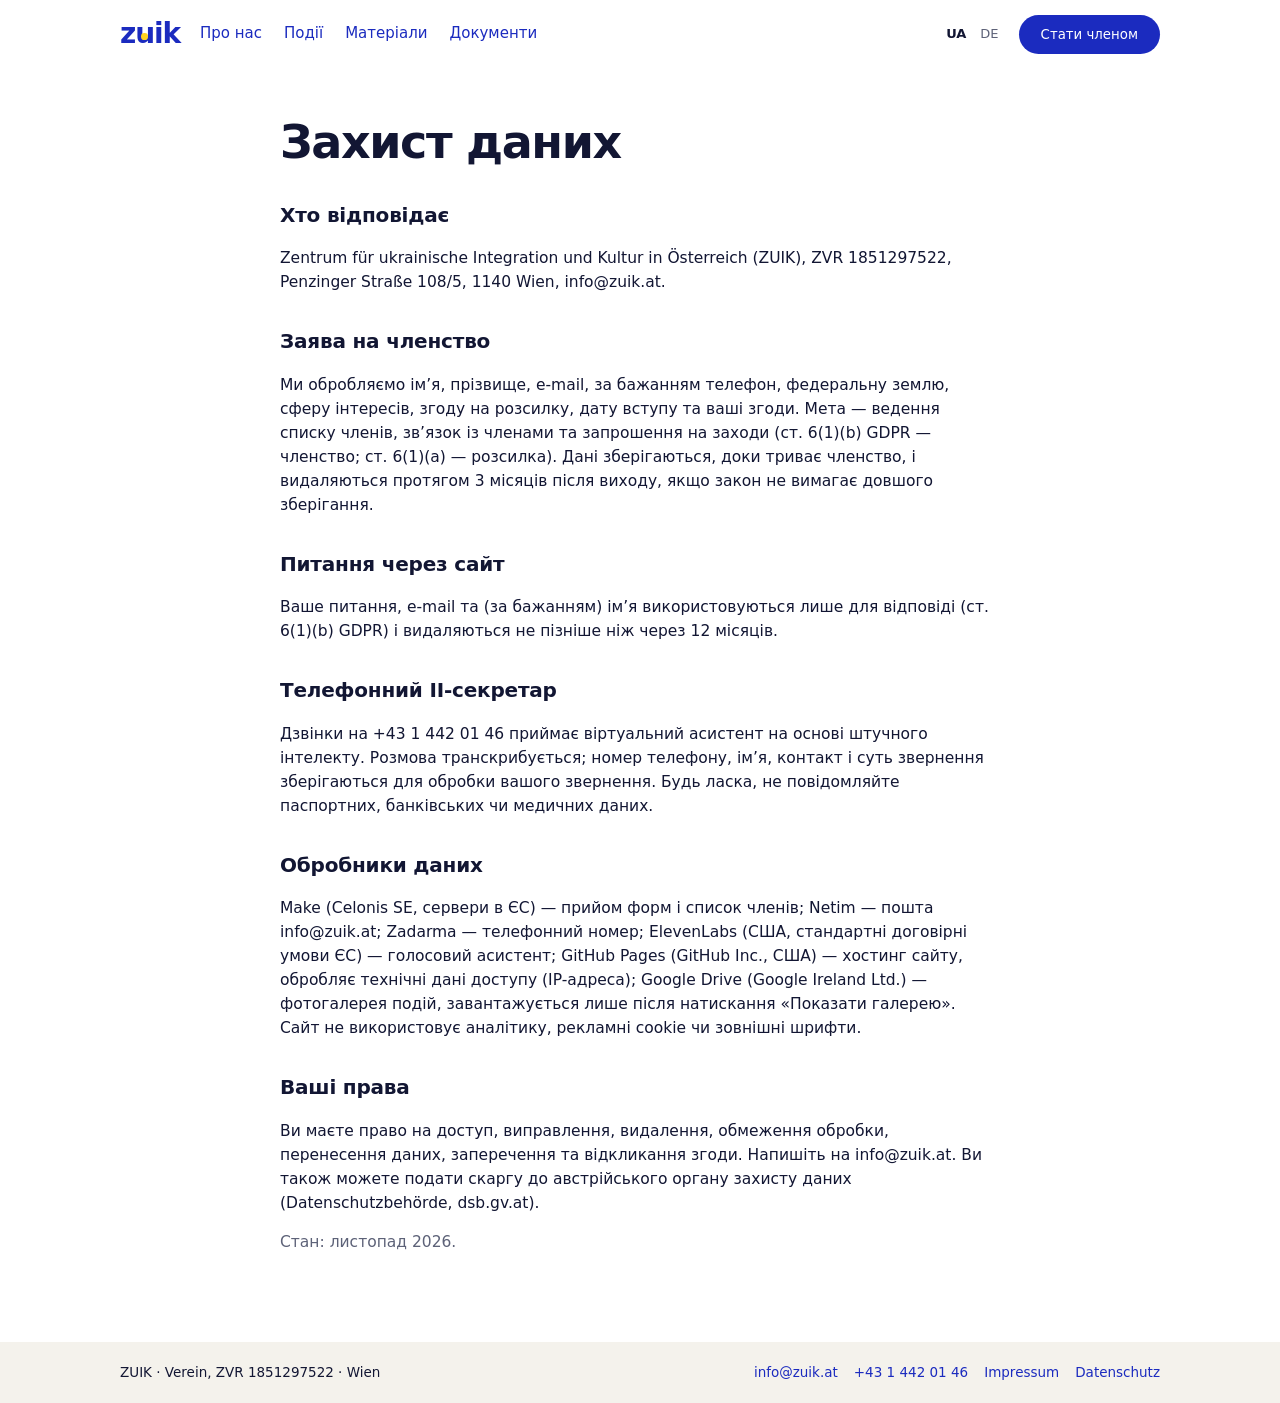
==== datenschutz.html @ e89e9c8a "New site: join panel, member counter, events gallery, about, materials" ====
<!doctype html>
<html lang="uk"><head><meta charset="utf-8"><meta name="viewport" content="width=device-width,initial-scale=1">
<title data-i="pageTitle_datenschutz.html">Захист даних — ZUIK</title><meta name="description" content="Datenschutzerklärung des Vereins ZUIK.">
<link rel="icon" href="/favicon.svg" type="image/svg+xml"><link rel="stylesheet" href="/style.css?v=20261125">
<script defer src="/i18n.js?v=20261125"></script><script defer src="/app.js?v=20261125"></script></head>
<body data-page="datenschutz.html"><a class="skip" href="#main" data-i="skip">До змісту</a>
<header class="top"><div class="wrap top-in">
<button class="menu-btn" type="button" aria-label="Menu" aria-expanded="false">☰</button>
<a class="logo" href="/" aria-label="ZUIK"><span aria-hidden="true">z<span class="u">u</span>ik</span><span class="sr">ZUIK</span></a><nav class="nav" aria-label="Navigation"><a href="/pro-nas.html" data-i="navAbout">Про нас</a><a href="/podii.html" data-i="navEvents">Події</a><a href="/materialy.html" data-i="navMaterials">Матеріали</a><a href="/pro-nas.html#dokumenty" data-i="navDocs">Документи</a></nav>
<div class="top-right"><div class="lang"><button type="button" data-lang="uk" aria-pressed="true">UA</button><button type="button" data-lang="de" aria-pressed="false">DE</button></div>
<button class="btn btn-blue" type="button" data-join data-i="joinBtn">Стати членом</button></div>
</div></header>
<main id="main">
<section class="page"><div class="wrap prose">
<h1 data-i="dsH">Захист даних</h1>
<h2 data-i="dsH1">Хто відповідає</h2><p data-i="dsH1t">Zentrum für ukrainische Integration und Kultur in Österreich (ZUIK), ZVR 1851297522, Penzinger Straße 108/5, 1140 Wien, info@zuik.at.</p><h2 data-i="dsH2">Заява на членство</h2><p data-i="dsH2t">Ми обробляємо ім’я, прізвище, e-mail, за бажанням телефон, федеральну землю, сферу інтересів, згоду на розсилку, дату вступу та ваші згоди. Мета — ведення списку членів, зв’язок із членами та запрошення на заходи (ст. 6(1)(b) GDPR — членство; ст. 6(1)(a) — розсилка). Дані зберігаються, доки триває членство, і видаляються протягом 3 місяців після виходу, якщо закон не вимагає довшого зберігання.</p><h2 data-i="dsH3">Питання через сайт</h2><p data-i="dsH3t">Ваше питання, e-mail та (за бажанням) ім’я використовуються лише для відповіді (ст. 6(1)(b) GDPR) і видаляються не пізніше ніж через 12 місяців.</p><h2 data-i="dsH4">Телефонний ІІ-секретар</h2><p data-i="dsH4t">Дзвінки на +43 1 442 01 46 приймає віртуальний асистент на основі штучного інтелекту. Розмова транскрибується; номер телефону, ім’я, контакт і суть звернення зберігаються для обробки вашого звернення. Будь ласка, не повідомляйте паспортних, банківських чи медичних даних.</p><h2 data-i="dsH5">Обробники даних</h2><p data-i="dsH5t">Make (Celonis SE, сервери в ЄС) — прийом форм і список членів; Netim — пошта info@zuik.at; Zadarma — телефонний номер; ElevenLabs (США, стандартні договірні умови ЄС) — голосовий асистент; GitHub Pages (GitHub Inc., США) — хостинг сайту, обробляє технічні дані доступу (IP-адреса); Google Drive (Google Ireland Ltd.) — фотогалерея подій, завантажується лише після натискання «Показати галерею». Сайт не використовує аналітику, рекламні cookie чи зовнішні шрифти.</p><h2 data-i="dsH6">Ваші права</h2><p data-i="dsH6t">Ви маєте право на доступ, виправлення, видалення, обмеження обробки, перенесення даних, заперечення та відкликання згоди. Напишіть на info@zuik.at. Ви також можете подати скаргу до австрійського органу захисту даних (Datenschutzbehörde, dsb.gv.at).</p>
<p data-i="dsDate" class="empty">Стан: листопад 2026.</p>
</div></section></main>
<footer class="foot"><div class="wrap foot-in"><span>ZUIK · Verein, ZVR 1851297522 · Wien</span>
<span class="foot-links"><a href="mailto:info@zuik.at">info@zuik.at</a><a href="tel:+4314420146">+43 1 442 01 46</a><a href="/impressum.html">Impressum</a><a href="/datenschutz.html">Datenschutz</a></span></div></footer><div class="scrim" data-close></div>
<aside class="drawer" id="join" role="dialog" aria-modal="true" aria-labelledby="joinTitle" hidden>
<div class="drawer-head"><span class="logo"><span aria-hidden="true">z<span class="u">u</span>ik</span><span class="sr">ZUIK</span></span><button class="close" type="button" data-close aria-label="Close">×</button></div>
<div id="joinForm">
<h2 data-i="joinTitle" id="joinTitle">Приєднатися до ZUIK</h2>
<p data-i="joinLead" class="lead">Членство безкоштовне. Після заявки ви одразу стаєте членом асоціації — підтвердження прийде на e-mail.</p>
<form id="joinF" novalidate>
<div class="row2"><label class="field"><span data-i="fFirst">Ім’я *</span><input class="input" name="first_name" autocomplete="given-name" maxlength="80" required></label>
<label class="field"><span data-i="fLast">Прізвище *</span><input class="input" name="last_name" autocomplete="family-name" maxlength="80" required></label></div>
<label class="field"><span data-i="fEmail">E-mail *</span><input class="input" type="email" name="email" autocomplete="email" maxlength="150" required></label>
<div class="row2"><label class="field"><span data-i="fPhone">Телефон (необов’язково)</span><input class="input" type="tel" name="phone" autocomplete="tel" maxlength="40"></label>
<label class="field"><span data-i="fLand">Земля</span><select class="input" name="land"><option>Wien</option><option>Niederösterreich</option><option>Oberösterreich</option><option>Steiermark</option><option>Tirol</option><option>Kärnten</option><option>Salzburg</option><option>Vorarlberg</option><option>Burgenland</option><option value="Ausland" data-i="landAbroad">Поза Австрією</option></select></label></div>
<label class="field"><span data-i="fInterest">Що вас найбільше цікавить</span><select class="input" name="interest"><option value="work" data-i="int_work">Робота та визнання диплома</option><option value="docs" data-i="int_docs">Документи та статус</option><option value="business" data-i="int_business">Бізнес і Gewerbe</option><option value="housing" data-i="int_housing">Житло</option><option value="education" data-i="int_education">Освіта та діти</option><option value="community" data-i="int_community">Культура та спільнота</option><option value="volunteer" data-i="int_volunteer">Хочу долучитися до команди</option></select></label>
<label class="hp" aria-hidden="true">Website<input name="website" tabindex="-1" autocomplete="off"></label>
<div class="checks">
<label class="check"><input type="checkbox" name="c_statute" required><span data-i="cStatute">Я ознайомився(-лась) зі <a href="/docs/statuten-zuik.pdf" target="_blank" rel="noopener">статутом</a> і хочу стати членом ZUIK *</span></label>
<label class="check"><input type="checkbox" name="c_privacy" required><span data-i="cPrivacy">Погоджуюсь з <a href="/datenschutz.html" target="_blank">обробкою персональних даних</a> (Datenschutz) *</span></label>
<label class="check"><input type="checkbox" name="newsletter"><span data-i="cNews">Хочу отримувати анонси подій і новини (раз на 1–2 тижні)</span></label>
</div>
<button class="btn btn-blue" type="submit" style="width:100%" data-i="joinSubmit">Вступити до асоціації</button>
<p class="status" role="status" id="joinStatus"></p>
<p data-i="joinFine" class="fine">* — обов’язково. Вийти з асоціації можна будь-коли одним листом на info@zuik.at.</p>
</form></div>
<div id="joinDone" class="done" hidden>
<div class="big" id="doneCount">✓</div>
<h2 data-i="doneTitle">Вітаємо в ZUIK!</h2>
<p data-i="doneText" class="lead">Вас прийнято до асоціації. Ми надіслали підтвердження на вашу пошту — якщо листа немає, перевірте «Спам».</p>
<p class="lead" id="doneAgain" hidden data-i="doneAgain">Ця адреса вже є в списку членів ZUIK — ви з нами!</p>
<button class="btn btn-line" type="button" data-close data-i="doneClose">Закрити</button>
</div>
</aside></body></html>
---- style.css ----
:root{--blue:#1b2bbf;--blue-d:#14209a;--yellow:#ffd21f;--ink:#121633;--muted:#5d6278;--line:#e6e4dd;--soft:#f4f2ec;--bg:#fff;--ok:#127a3e;--err:#b3261e;--r:16px;--wrap:1080px}
*{box-sizing:border-box}
html{scroll-behavior:smooth;-webkit-text-size-adjust:100%}
body{margin:0;background:var(--bg);color:var(--ink);font:16px/1.55 system-ui,-apple-system,"Segoe UI",Roboto,"Helvetica Neue",Arial,sans-serif}
a{color:var(--blue)}
img{max-width:100%}
.wrap{max-width:var(--wrap);margin:0 auto;padding:0 20px}
.skip{position:absolute;left:-999px}.skip:focus{left:12px;top:12px;background:#fff;padding:8px 12px;z-index:99}
/* header */
.top{position:sticky;top:0;z-index:20;background:rgba(255,255,255,.94);backdrop-filter:blur(8px);border-bottom:1px solid transparent}
.top.scrolled{border-bottom-color:var(--line)}
.top-in{display:flex;align-items:center;gap:20px;height:68px}
.logo{font-weight:800;font-size:28px;letter-spacing:-.04em;color:var(--blue);text-decoration:none;line-height:1}
.logo .u{position:relative;display:inline-block}
.logo .u::after{content:"";position:absolute;left:50%;top:46%;width:.24em;height:.24em;margin-left:-.12em;border-radius:50%;background:var(--yellow)}
.nav{display:flex;gap:22px;flex:1}
.nav a{text-decoration:none;color:var(--blue);font-size:15px}
.nav a[aria-current=page]{color:var(--ink);font-weight:600}
.top-right{display:flex;align-items:center;gap:14px}
.lang{display:flex;gap:2px;font-size:13px}
.lang button{border:0;background:none;padding:4px 6px;color:var(--muted);cursor:pointer;font:inherit}
.lang button[aria-pressed=true]{color:var(--ink);font-weight:700}
.btn{display:inline-flex;align-items:center;justify-content:center;gap:8px;border:0;border-radius:999px;padding:12px 22px;font:600 15px/1.2 inherit;font-family:inherit;cursor:pointer;text-decoration:none;transition:background .15s,transform .05s}
.btn:active{transform:translateY(1px)}
.btn-blue{background:var(--blue);color:#fff}.btn-blue:hover{background:var(--blue-d)}
.btn-yellow{background:var(--yellow);color:var(--ink)}
.btn-ghost{background:transparent;color:#fff;border:1.5px solid rgba(255,255,255,.6)}
.btn-white{background:#fff;color:var(--blue)}
.btn-line{background:#fff;color:var(--ink);border:1.5px solid var(--line)}
.btn[disabled]{opacity:.6;cursor:wait}
.menu-btn{display:none;border:0;background:none;font-size:26px;color:var(--blue);cursor:pointer;padding:4px}
/* home */
.home{min-height:calc(100vh - 68px - 64px);display:flex;flex-direction:column;align-items:center;justify-content:center;text-align:center;padding:48px 20px 56px}
.home .logo{font-size:clamp(64px,12vw,104px)}
.tagline{margin:14px 0 22px;color:#3b4060;font-size:17px}
.pill{display:inline-flex;align-items:center;gap:10px;background:var(--soft);border-radius:999px;padding:8px 16px;font-size:15px}
.pill::before{content:"";width:9px;height:9px;border-radius:50%;background:var(--yellow);flex:none}
.pill b{font-weight:800}
.ask{width:min(620px,100%);margin:30px auto 0;text-align:left}
.ask-box{display:flex;align-items:center;gap:8px;border:1.5px solid var(--line);border-radius:28px;padding:6px 6px 6px 18px;background:#fff;box-shadow:0 2px 10px rgba(20,30,90,.06)}
.ask-box:focus-within{border-color:var(--blue)}
.ask-box textarea{flex:1;border:0;outline:0;resize:none;font:inherit;font-size:16px;padding:9px 0;min-height:24px;max-height:180px;background:none}
.ask-extra{display:none;gap:8px;margin-top:10px}
.ask.open .ask-extra{display:flex}
.ask-extra input{flex:1;min-width:0}
.ask-note{font-size:13px;color:var(--muted);text-align:center;margin:12px 0 0}
.status{font-size:14px;margin:10px 0 0;text-align:center}
.status.ok{color:var(--ok)}.status.err{color:var(--err)}
.event-card{display:flex;align-items:center;gap:16px;width:min(620px,100%);margin:30px auto 0;background:var(--blue);color:#fff;border-radius:var(--r);padding:16px 18px;text-align:left}
.event-card .date{flex:none;width:58px;height:58px;border-radius:12px;background:var(--yellow);color:var(--ink);display:flex;flex-direction:column;align-items:center;justify-content:center;font-weight:800;font-size:22px;line-height:1}
.event-card .date small{font-size:11px;font-weight:700;text-transform:uppercase;margin-top:3px}
.event-card .kicker{font-size:11px;font-weight:800;letter-spacing:.06em;color:var(--yellow);text-transform:uppercase}
.event-card h3{margin:2px 0;font-size:17px}
.event-card p{margin:0;font-size:14px;opacity:.85}
.event-card .body{flex:1;min-width:0}
.event-card.quiet{background:var(--soft);color:var(--ink)}
.event-card.quiet .kicker{color:var(--blue)}
.more-link{display:inline-block;margin-top:16px;font-size:14px;text-decoration:none}
/* forms */
input,select,textarea{font:inherit;color:var(--ink)}
.field{display:block;margin-bottom:14px}
.field span{display:block;font-size:13px;font-weight:600;margin-bottom:6px}
.input{width:100%;border:1.5px solid var(--line);border-radius:12px;padding:11px 13px;background:#fff;font-size:16px}
.input:focus{outline:0;border-color:var(--blue)}
.row2{display:grid;grid-template-columns:1fr 1fr;gap:12px}
.checks{background:var(--soft);border-radius:14px;padding:12px 14px;margin:6px 0 16px}
.check{display:flex;gap:10px;align-items:flex-start;font-size:14px;line-height:1.4;padding:6px 0;cursor:pointer}
.check input{margin-top:2px;width:17px;height:17px;flex:none;accent-color:var(--blue)}
.hp{position:absolute!important;left:-5000px!important;width:1px;height:1px;overflow:hidden}
/* drawer */
.scrim{position:fixed;inset:0;background:rgba(18,22,51,.45);opacity:0;pointer-events:none;transition:opacity .2s;z-index:40}
.drawer{position:fixed;top:0;right:0;bottom:0;width:min(440px,100%);background:#fff;z-index:41;transform:translateX(100%);transition:transform .25s ease;overflow-y:auto;padding:22px 26px 32px;box-shadow:-10px 0 40px rgba(18,22,51,.15)}
body.drawer-open{overflow:hidden}
body.drawer-open .scrim{opacity:1;pointer-events:auto}
body.drawer-open .drawer{transform:none}
.drawer-head{display:flex;align-items:center;justify-content:space-between;margin-bottom:18px}
.close{width:40px;height:40px;border-radius:50%;border:1.5px solid var(--line);background:#fff;font-size:20px;cursor:pointer;color:var(--ink)}
.drawer h2{font-size:26px;margin:0 0 6px;letter-spacing:-.02em}
.drawer .lead{color:var(--muted);margin:0 0 20px;font-size:15px}
.drawer .fine{font-size:12.5px;color:var(--muted);margin-top:12px}
.done{text-align:center;padding:30px 0}
.done .big{font-size:56px;font-weight:800;color:var(--blue);line-height:1}
.done h2{margin-top:14px}
/* inner pages */
.page{padding:48px 0 72px}
.page h1{font-size:clamp(32px,5vw,46px);letter-spacing:-.03em;margin:0 0 12px;line-height:1.1}
.page .intro{font-size:18px;color:#3b4060;max-width:700px;margin:0 0 28px}
.page h2{font-size:24px;margin:44px 0 16px;letter-spacing:-.01em}
.stats{display:grid;grid-template-columns:repeat(4,1fr);gap:14px}
.stat{background:var(--soft);border-radius:var(--r);padding:18px}
.stat b{display:block;font-size:30px;line-height:1.1;letter-spacing:-.02em}
.stat span{font-size:14px;color:var(--muted)}
.goals{list-style:none;padding:0;margin:0;display:grid;grid-template-columns:repeat(2,1fr);gap:12px 28px}
.goals li{position:relative;padding-left:20px;font-size:15.5px}
.goals li::before{content:"";position:absolute;left:0;top:.55em;width:9px;height:9px;border-radius:50%;background:var(--yellow)}
.list{border-top:1px solid var(--line)}
.list-row{display:grid;grid-template-columns:120px 1fr auto;gap:16px;padding:14px 0;border-bottom:1px solid var(--line);align-items:baseline}
.list-row time{color:var(--muted);font-size:14px}
.list-row a{font-size:14px;white-space:nowrap}
.docs{display:grid;grid-template-columns:repeat(3,1fr);gap:12px}
.doc{display:flex;justify-content:space-between;gap:10px;align-items:center;border:1.5px solid var(--line);border-radius:14px;padding:16px;text-decoration:none;color:var(--blue);font-weight:600;font-size:15px}
.doc small{color:var(--muted);font-weight:400}
.doc:hover{border-color:var(--blue)}
.contact-band{margin-top:48px;background:var(--blue);color:#fff;border-radius:22px;padding:28px;display:grid;grid-template-columns:1.2fr 1fr;gap:24px;align-items:center}
.contact-band h2{color:#fff;margin:0 0 8px}
.contact-band p{margin:3px 0}
.contact-band a{color:#fff}
.contact-band .btns{display:grid;gap:10px}
.search{display:flex;align-items:center;gap:10px;border:1.5px solid var(--line);border-radius:999px;padding:12px 18px;max-width:520px;margin-bottom:18px}
.search input{border:0;outline:0;flex:1;font-size:16px;background:none}
.chips{display:flex;flex-wrap:wrap;gap:8px;margin-bottom:22px}
.chip{border:0;border-radius:999px;padding:8px 14px;background:var(--soft);cursor:pointer;font:inherit;font-size:14px;color:var(--ink)}
.chip[aria-pressed=true]{background:var(--ink);color:#fff}
.cards{display:grid;grid-template-columns:repeat(3,1fr);gap:14px}
.card{border:1.5px solid var(--line);border-radius:var(--r);padding:18px;display:flex;flex-direction:column}
.card .meta{display:flex;justify-content:space-between;font-size:12px;font-weight:700;letter-spacing:.04em;text-transform:uppercase;color:var(--blue)}
.card .meta span+span{color:var(--muted);font-weight:500;text-transform:none;letter-spacing:0}
.card h3{font-size:17px;margin:10px 0 6px;line-height:1.3}
.card p{margin:0 0 14px;font-size:14px;color:var(--muted);flex:1}
.card a{font-size:14px;font-weight:600;text-decoration:none}
.notice{background:var(--soft);border-radius:14px;padding:16px 18px;margin:22px 0;display:flex;justify-content:space-between;gap:16px;align-items:center;flex-wrap:wrap}
.prose{max-width:760px}
.prose h2{font-size:20px;margin:32px 0 8px}
.prose p,.prose li{font-size:15.5px}
.empty{color:var(--muted)}
/* footer */
.foot{background:var(--soft);font-size:13.5px}
.foot-in{display:flex;justify-content:space-between;gap:14px;flex-wrap:wrap;padding:20px 20px}
.foot a{text-decoration:none;margin-left:16px}
.foot a:first-child{margin-left:0}
.foot-links{display:flex;flex-wrap:wrap}
@media (max-width:860px){
 .nav{position:fixed;top:68px;left:0;right:0;background:#fff;flex-direction:column;gap:0;padding:8px 20px 16px;border-bottom:1px solid var(--line);display:none}
 .nav.open{display:flex}.nav a{padding:12px 0;font-size:17px}
 .menu-btn{display:block;order:-1}
 .top-in{gap:12px}.logo{flex:1}
 .top-right .btn{padding:10px 14px;font-size:14px}
 .stats{grid-template-columns:repeat(2,1fr)}
 .goals,.docs,.cards{grid-template-columns:1fr}
 .contact-band{grid-template-columns:1fr}
 .list-row{grid-template-columns:1fr;gap:4px}
}
@media (max-width:480px){.row2{grid-template-columns:1fr}.event-card{flex-wrap:wrap}.event-card .btn{width:100%}.foot a{margin:0 14px 0 0}}
.sr{position:absolute;width:1px;height:1px;overflow:hidden;clip:rect(0 0 0 0);white-space:nowrap}
.home .logo{flex:none;white-space:nowrap}
.gallery{margin-top:8px;border:1.5px dashed var(--line);border-radius:var(--r);min-height:180px;display:flex;align-items:center;justify-content:center;text-align:center;padding:20px;background:var(--soft)}
.gallery.loaded{padding:0;border-style:solid;background:#fff;display:block}
.gallery iframe{width:100%;height:560px;border:0;border-radius:var(--r);display:block}
.gal-ph .fine{font-size:12.5px;color:var(--muted);margin:10px 0 6px}
.gal-ph a{font-size:14px}
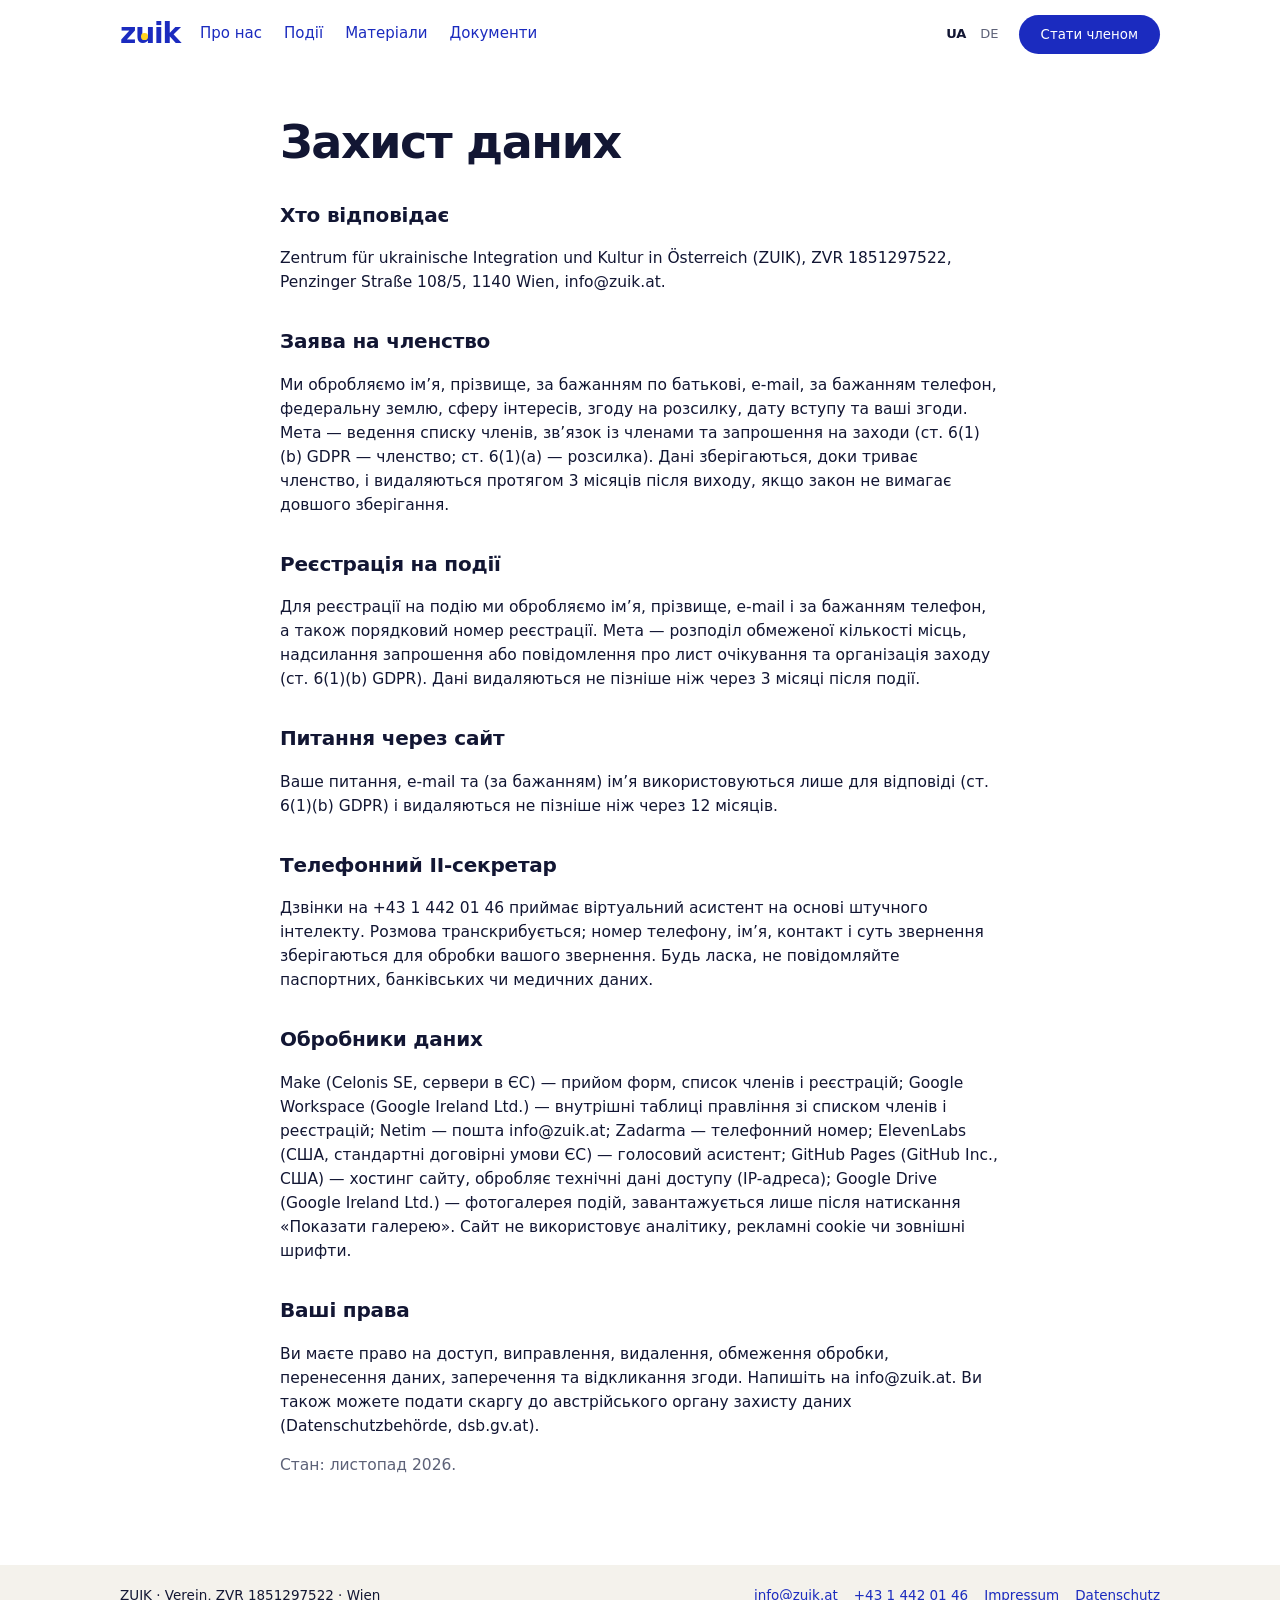
==== commit 99c748f0: "Event registration with 30-seat limit, patronymic field" ====
--- a/datenschutz.html
+++ b/datenschutz.html
@@ -1,8 +1,8 @@
 <!doctype html>
 <html lang="uk"><head><meta charset="utf-8"><meta name="viewport" content="width=device-width,initial-scale=1">
 <title data-i="pageTitle_datenschutz.html">Захист даних — ZUIK</title><meta name="description" content="Datenschutzerklärung des Vereins ZUIK.">
-<link rel="icon" href="/favicon.svg" type="image/svg+xml"><link rel="stylesheet" href="/style.css?v=20261125">
-<script defer src="/i18n.js?v=20261125"></script><script defer src="/app.js?v=20261125"></script></head>
+<link rel="icon" href="/favicon.svg" type="image/svg+xml"><link rel="stylesheet" href="/style.css?v=20261127">
+<script defer src="/i18n.js?v=20261127"></script><script defer src="/app.js?v=20261127"></script></head>
 <body data-page="datenschutz.html"><a class="skip" href="#main" data-i="skip">До змісту</a>
 <header class="top"><div class="wrap top-in">
 <button class="menu-btn" type="button" aria-label="Menu" aria-expanded="false">☰</button>
@@ -13,7 +13,7 @@
 <main id="main">
 <section class="page"><div class="wrap prose">
 <h1 data-i="dsH">Захист даних</h1>
-<h2 data-i="dsH1">Хто відповідає</h2><p data-i="dsH1t">Zentrum für ukrainische Integration und Kultur in Österreich (ZUIK), ZVR 1851297522, Penzinger Straße 108/5, 1140 Wien, info@zuik.at.</p><h2 data-i="dsH2">Заява на членство</h2><p data-i="dsH2t">Ми обробляємо ім’я, прізвище, e-mail, за бажанням телефон, федеральну землю, сферу інтересів, згоду на розсилку, дату вступу та ваші згоди. Мета — ведення списку членів, зв’язок із членами та запрошення на заходи (ст. 6(1)(b) GDPR — членство; ст. 6(1)(a) — розсилка). Дані зберігаються, доки триває членство, і видаляються протягом 3 місяців після виходу, якщо закон не вимагає довшого зберігання.</p><h2 data-i="dsH3">Питання через сайт</h2><p data-i="dsH3t">Ваше питання, e-mail та (за бажанням) ім’я використовуються лише для відповіді (ст. 6(1)(b) GDPR) і видаляються не пізніше ніж через 12 місяців.</p><h2 data-i="dsH4">Телефонний ІІ-секретар</h2><p data-i="dsH4t">Дзвінки на +43 1 442 01 46 приймає віртуальний асистент на основі штучного інтелекту. Розмова транскрибується; номер телефону, ім’я, контакт і суть звернення зберігаються для обробки вашого звернення. Будь ласка, не повідомляйте паспортних, банківських чи медичних даних.</p><h2 data-i="dsH5">Обробники даних</h2><p data-i="dsH5t">Make (Celonis SE, сервери в ЄС) — прийом форм і список членів; Netim — пошта info@zuik.at; Zadarma — телефонний номер; ElevenLabs (США, стандартні договірні умови ЄС) — голосовий асистент; GitHub Pages (GitHub Inc., США) — хостинг сайту, обробляє технічні дані доступу (IP-адреса); Google Drive (Google Ireland Ltd.) — фотогалерея подій, завантажується лише після натискання «Показати галерею». Сайт не використовує аналітику, рекламні cookie чи зовнішні шрифти.</p><h2 data-i="dsH6">Ваші права</h2><p data-i="dsH6t">Ви маєте право на доступ, виправлення, видалення, обмеження обробки, перенесення даних, заперечення та відкликання згоди. Напишіть на info@zuik.at. Ви також можете подати скаргу до австрійського органу захисту даних (Datenschutzbehörde, dsb.gv.at).</p>
+<h2 data-i="dsH1">Хто відповідає</h2><p data-i="dsH1t">Zentrum für ukrainische Integration und Kultur in Österreich (ZUIK), ZVR 1851297522, Penzinger Straße 108/5, 1140 Wien, info@zuik.at.</p><h2 data-i="dsH2">Заява на членство</h2><p data-i="dsH2t">Ми обробляємо ім’я, прізвище, за бажанням по батькові, e-mail, за бажанням телефон, федеральну землю, сферу інтересів, згоду на розсилку, дату вступу та ваші згоди. Мета — ведення списку членів, зв’язок із членами та запрошення на заходи (ст. 6(1)(b) GDPR — членство; ст. 6(1)(a) — розсилка). Дані зберігаються, доки триває членство, і видаляються протягом 3 місяців після виходу, якщо закон не вимагає довшого зберігання.</p><h2 data-i="dsH2e">Реєстрація на події</h2><p data-i="dsH2et">Для реєстрації на подію ми обробляємо ім’я, прізвище, e-mail і за бажанням телефон, а також порядковий номер реєстрації. Мета — розподіл обмеженої кількості місць, надсилання запрошення або повідомлення про лист очікування та організація заходу (ст. 6(1)(b) GDPR). Дані видаляються не пізніше ніж через 3 місяці після події.</p><h2 data-i="dsH3">Питання через сайт</h2><p data-i="dsH3t">Ваше питання, e-mail та (за бажанням) ім’я використовуються лише для відповіді (ст. 6(1)(b) GDPR) і видаляються не пізніше ніж через 12 місяців.</p><h2 data-i="dsH4">Телефонний ІІ-секретар</h2><p data-i="dsH4t">Дзвінки на +43 1 442 01 46 приймає віртуальний асистент на основі штучного інтелекту. Розмова транскрибується; номер телефону, ім’я, контакт і суть звернення зберігаються для обробки вашого звернення. Будь ласка, не повідомляйте паспортних, банківських чи медичних даних.</p><h2 data-i="dsH5">Обробники даних</h2><p data-i="dsH5t">Make (Celonis SE, сервери в ЄС) — прийом форм, список членів і реєстрацій; Google Workspace (Google Ireland Ltd.) — внутрішні таблиці правління зі списком членів і реєстрацій; Netim — пошта info@zuik.at; Zadarma — телефонний номер; ElevenLabs (США, стандартні договірні умови ЄС) — голосовий асистент; GitHub Pages (GitHub Inc., США) — хостинг сайту, обробляє технічні дані доступу (IP-адреса); Google Drive (Google Ireland Ltd.) — фотогалерея подій, завантажується лише після натискання «Показати галерею». Сайт не використовує аналітику, рекламні cookie чи зовнішні шрифти.</p><h2 data-i="dsH6">Ваші права</h2><p data-i="dsH6t">Ви маєте право на доступ, виправлення, видалення, обмеження обробки, перенесення даних, заперечення та відкликання згоди. Напишіть на info@zuik.at. Ви також можете подати скаргу до австрійського органу захисту даних (Datenschutzbehörde, dsb.gv.at).</p>
 <p data-i="dsDate" class="empty">Стан: листопад 2026.</p>
 </div></section></main>
 <footer class="foot"><div class="wrap foot-in"><span>ZUIK · Verein, ZVR 1851297522 · Wien</span>
@@ -26,13 +26,14 @@
 <form id="joinF" novalidate>
 <div class="row2"><label class="field"><span data-i="fFirst">Ім’я *</span><input class="input" name="first_name" autocomplete="given-name" maxlength="80" required></label>
 <label class="field"><span data-i="fLast">Прізвище *</span><input class="input" name="last_name" autocomplete="family-name" maxlength="80" required></label></div>
+<label class="field"><span data-i="fMiddle">По батькові (необов’язково)</span><input class="input" name="middle_name" autocomplete="additional-name" maxlength="80"></label>
 <label class="field"><span data-i="fEmail">E-mail *</span><input class="input" type="email" name="email" autocomplete="email" maxlength="150" required></label>
 <div class="row2"><label class="field"><span data-i="fPhone">Телефон (необов’язково)</span><input class="input" type="tel" name="phone" autocomplete="tel" maxlength="40"></label>
 <label class="field"><span data-i="fLand">Земля</span><select class="input" name="land"><option>Wien</option><option>Niederösterreich</option><option>Oberösterreich</option><option>Steiermark</option><option>Tirol</option><option>Kärnten</option><option>Salzburg</option><option>Vorarlberg</option><option>Burgenland</option><option value="Ausland" data-i="landAbroad">Поза Австрією</option></select></label></div>
 <label class="field"><span data-i="fInterest">Що вас найбільше цікавить</span><select class="input" name="interest"><option value="work" data-i="int_work">Робота та визнання диплома</option><option value="docs" data-i="int_docs">Документи та статус</option><option value="business" data-i="int_business">Бізнес і Gewerbe</option><option value="housing" data-i="int_housing">Житло</option><option value="education" data-i="int_education">Освіта та діти</option><option value="community" data-i="int_community">Культура та спільнота</option><option value="volunteer" data-i="int_volunteer">Хочу долучитися до команди</option></select></label>
 <label class="hp" aria-hidden="true">Website<input name="website" tabindex="-1" autocomplete="off"></label>
 <div class="checks">
-<label class="check"><input type="checkbox" name="c_statute" required><span data-i="cStatute">Я ознайомився(-лась) зі <a href="/docs/statuten-zuik.pdf" target="_blank" rel="noopener">статутом</a> і хочу стати членом ZUIK *</span></label>
+<label class="check"><input type="checkbox" name="c_statute" required><span data-i="cStatute">Я ознайомився(-лась) зі <a href="https://drive.google.com/file/d/1HcWIppWajtuuN1Nw6S7OHNpZRVoAKWRT/view" target="_blank" rel="noopener">статутом</a> і хочу стати членом ZUIK *</span></label>
 <label class="check"><input type="checkbox" name="c_privacy" required><span data-i="cPrivacy">Погоджуюсь з <a href="/datenschutz.html" target="_blank">обробкою персональних даних</a> (Datenschutz) *</span></label>
 <label class="check"><input type="checkbox" name="newsletter"><span data-i="cNews">Хочу отримувати анонси подій і новини (раз на 1–2 тижні)</span></label>
 </div>
--- a/style.css
+++ b/style.css
@@ -148,3 +148,11 @@
 .gallery iframe{width:100%;height:560px;border:0;border-radius:var(--r);display:block}
 .gal-ph .fine{font-size:12.5px;color:var(--muted);margin:10px 0 6px}
 .gal-ph a{font-size:14px}
+.event-card.full{align-items:flex-start;width:100%;margin:0 0 14px;padding:20px 22px}
+.event-card .ev-desc{margin:10px 0 0;font-size:14.5px;opacity:.95;line-height:1.55}
+.event-card .ev-links{margin:8px 0 0}
+.event-card .ev-links a{color:var(--yellow);font-size:14px}
+.event-card .ev-seats{margin:10px 0 0;font-size:13.5px;line-height:1.5;background:rgba(255,255,255,.12);border-radius:10px;padding:8px 12px}
+.event-card .ev-seats b{display:block;margin-top:4px;color:var(--yellow)}
+.drawer .seat-note{background:var(--soft);border-radius:12px;padding:10px 14px;font-size:14px;line-height:1.5;margin:-6px 0 18px}
+.drawer .seat-note b{display:block;margin-top:4px;color:var(--blue)}
